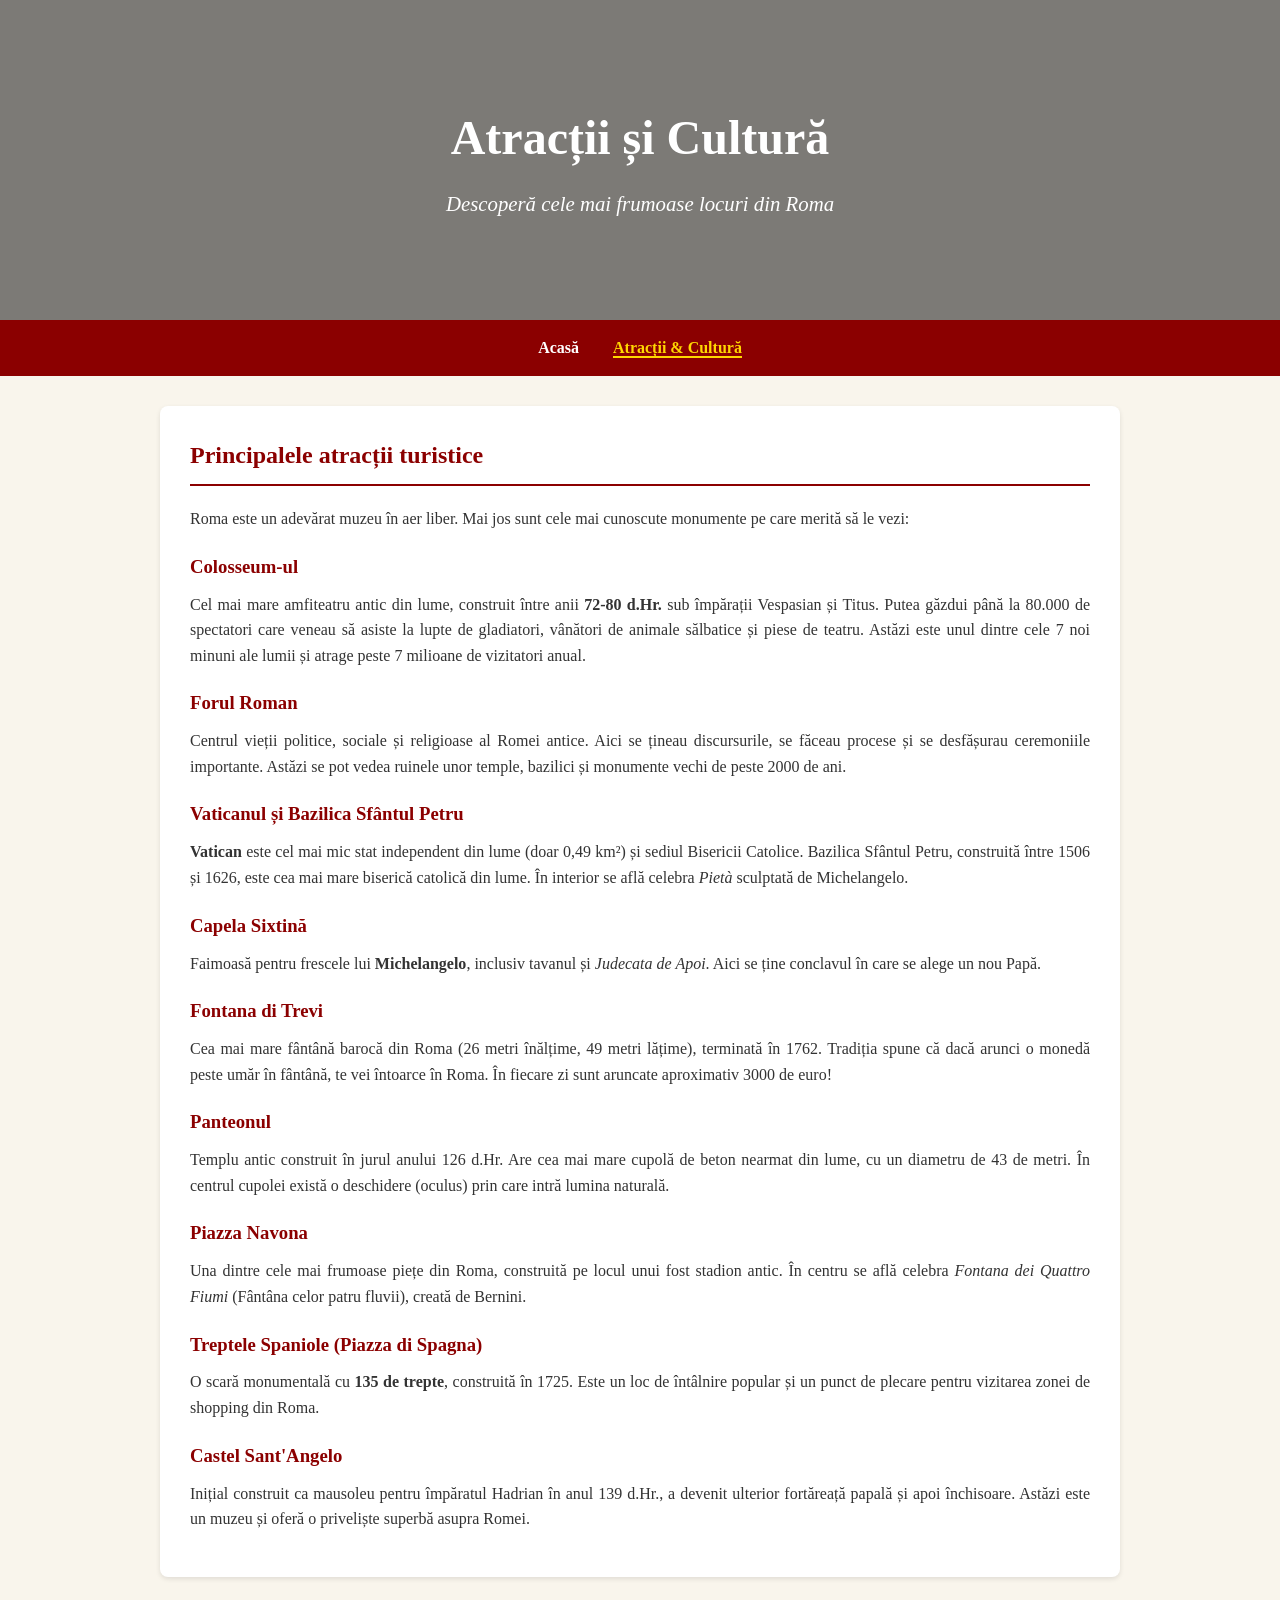
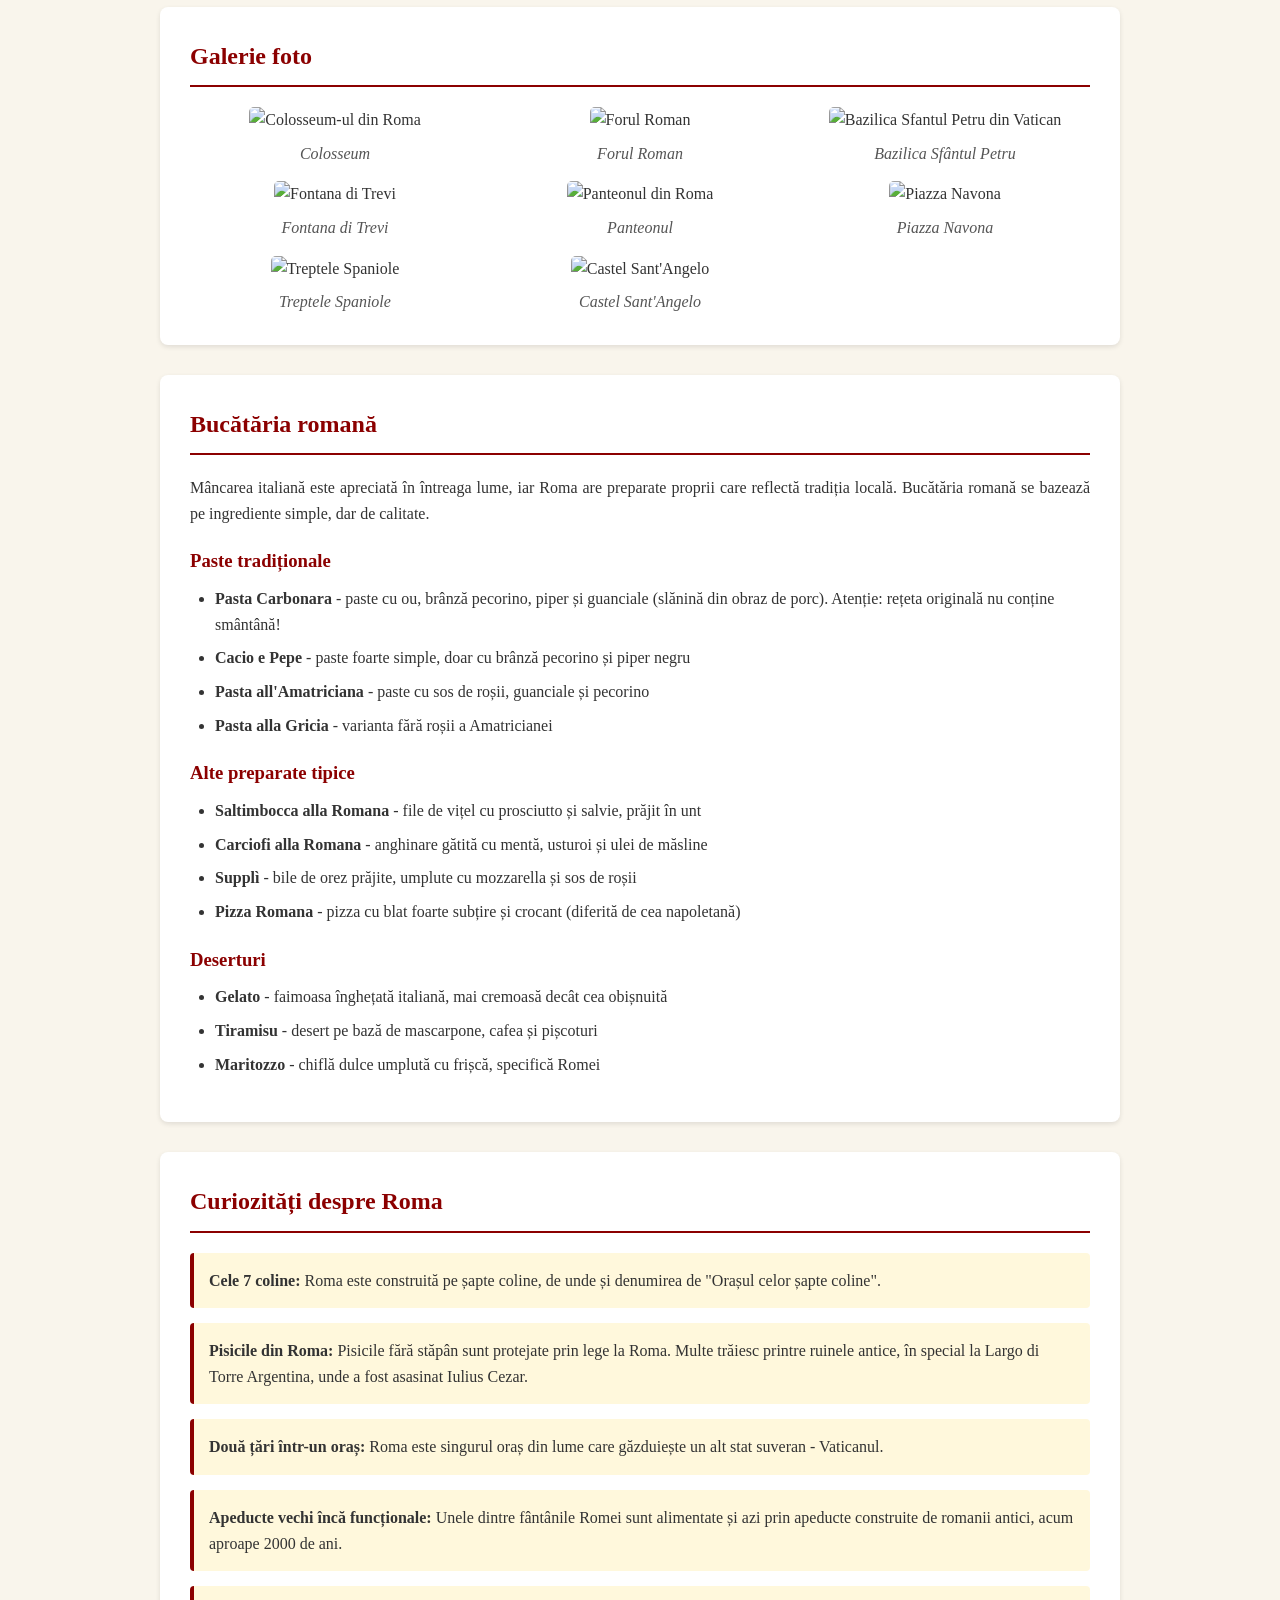
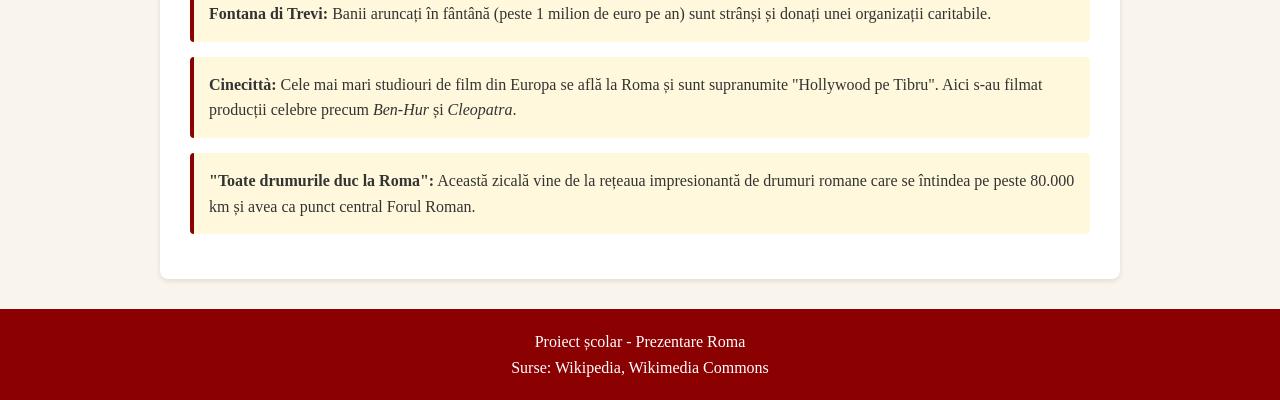
==== atractii.html @ c9380f68 "atractii + acasa" ====
<!DOCTYPE html>
<!-- A doua pagina a site-ului: atractii, galerie, bucatarie si curiozitati -->
<html lang="ro">
<head>
    <!-- Codificare UTF-8 pentru diacritice -->
    <meta charset="UTF-8">

    <!-- Setare pentru telefoane -->
    <meta name="viewport" content="width=device-width, initial-scale=1.0">

    <!-- Titlul tab-ului -->
    <title>Atracții și cultură - Roma</title>

    <!-- Acelasi fisier de stil ca prima pagina -->
    <link rel="stylesheet" href="stil.css">

    <!-- Imagine de fundal pentru antet (specifica acestei pagini) -->
    <!-- Aici folosim Fontana di Trevi ca sa fie diferita de prima pagina -->
    <style>
        header {
            background-image: linear-gradient(rgba(0, 0, 0, 0.5), rgba(0, 0, 0, 0.5)),
                              url('https://upload.wikimedia.org/wikipedia/commons/thumb/a/a6/Fontana_di_Trevi_0851_2013.jpg/1280px-Fontana_di_Trevi_0851_2013.jpg');
        }
    </style>
</head>

<body>

    <!-- ANTETUL paginii -->
    <header>
        <h1>Atracții și Cultură</h1>
        <p>Descoperă cele mai frumoase locuri din Roma</p>
    </header>

    <!-- MENIU DE NAVIGARE -->
    <!-- "activ" este pe a doua pagina pentru ca aici suntem -->
    <nav>
        <a href="index.html">Acasă</a>
        <a href="atractii.html" class="activ">Atracții & Cultură</a>
    </nav>

    <!-- CONTINUTUL PRINCIPAL -->
    <main>

        <!-- Sectiunea 1: Atractii turistice cu descrieri detaliate -->
        <section id="atractii">
            <h2>Principalele atracții turistice</h2>
            <p>
                Roma este un adevărat muzeu în aer liber. Mai jos sunt cele mai
                cunoscute monumente pe care merită să le vezi:
            </p>

            <!-- Fiecare atractie are un mic subtitlu si un paragraf descriptiv -->
            <h3>Colosseum-ul</h3>
            <p>
                Cel mai mare amfiteatru antic din lume, construit între anii
                <strong>72-80 d.Hr.</strong> sub împărații Vespasian și Titus.
                Putea găzdui până la 80.000 de spectatori care veneau să asiste
                la lupte de gladiatori, vânători de animale sălbatice și piese
                de teatru. Astăzi este unul dintre cele 7 noi minuni ale lumii
                și atrage peste 7 milioane de vizitatori anual.
            </p>

            <h3>Forul Roman</h3>
            <p>
                Centrul vieții politice, sociale și religioase al Romei antice.
                Aici se țineau discursurile, se făceau procese și se desfășurau
                ceremoniile importante. Astăzi se pot vedea ruinele unor temple,
                bazilici și monumente vechi de peste 2000 de ani.
            </p>

            <h3>Vaticanul și Bazilica Sfântul Petru</h3>
            <p>
                <strong>Vatican</strong> este cel mai mic stat independent din
                lume (doar 0,49 km²) și sediul Bisericii Catolice. Bazilica
                Sfântul Petru, construită între 1506 și 1626, este cea mai mare
                biserică catolică din lume. În interior se află celebra
                <em>Pietà</em> sculptată de Michelangelo.
            </p>

            <h3>Capela Sixtină</h3>
            <p>
                Faimoasă pentru frescele lui <strong>Michelangelo</strong>,
                inclusiv tavanul și <em>Judecata de Apoi</em>. Aici se ține
                conclavul în care se alege un nou Papă.
            </p>

            <h3>Fontana di Trevi</h3>
            <p>
                Cea mai mare fântână barocă din Roma (26 metri înălțime,
                49 metri lățime), terminată în 1762. Tradiția spune că dacă
                arunci o monedă peste umăr în fântână, te vei întoarce în Roma.
                În fiecare zi sunt aruncate aproximativ 3000 de euro!
            </p>

            <h3>Panteonul</h3>
            <p>
                Templu antic construit în jurul anului 126 d.Hr. Are cea mai
                mare cupolă de beton nearmat din lume, cu un diametru de 43
                de metri. În centrul cupolei există o deschidere (oculus) prin
                care intră lumina naturală.
            </p>

            <h3>Piazza Navona</h3>
            <p>
                Una dintre cele mai frumoase piețe din Roma, construită pe
                locul unui fost stadion antic. În centru se află celebra
                <em>Fontana dei Quattro Fiumi</em> (Fântâna celor patru fluvii),
                creată de Bernini.
            </p>

            <h3>Treptele Spaniole (Piazza di Spagna)</h3>
            <p>
                O scară monumentală cu <strong>135 de trepte</strong>, construită
                în 1725. Este un loc de întâlnire popular și un punct de plecare
                pentru vizitarea zonei de shopping din Roma.
            </p>

            <h3>Castel Sant'Angelo</h3>
            <p>
                Inițial construit ca mausoleu pentru împăratul Hadrian în anul
                139 d.Hr., a devenit ulterior fortăreață papală și apoi închisoare.
                Astăzi este un muzeu și oferă o priveliște superbă asupra Romei.
            </p>
        </section>

        <!-- Sectiunea 2: Galerie cu mai multe imagini -->
        <!-- Imaginile sunt incarcate de pe Wikimedia Commons (sursa libera) -->
        <section id="galerie">
            <h2>Galerie foto</h2>
            <div class="galerie">

                <!-- Fiecare <figure> contine o poza si o legenda -->
                <figure>
                    <img src="https://upload.wikimedia.org/wikipedia/commons/thumb/d/de/Colosseo_2020.jpg/500px-Colosseo_2020.jpg"
                         alt="Colosseum-ul din Roma">
                    <figcaption>Colosseum</figcaption>
                </figure>

                <figure>
                    <img src="https://upload.wikimedia.org/wikipedia/commons/thumb/8/8f/Foro_Romano%2C_Roma%2C_Italia.jpg/500px-Foro_Romano%2C_Roma%2C_Italia.jpg"
                         alt="Forul Roman">
                    <figcaption>Forul Roman</figcaption>
                </figure>

                <figure>
                    <img src="https://upload.wikimedia.org/wikipedia/commons/thumb/f/f5/Basilica_di_San_Pietro_in_Vaticano_September_2015-1a.jpg/500px-Basilica_di_San_Pietro_in_Vaticano_September_2015-1a.jpg"
                         alt="Bazilica Sfantul Petru din Vatican">
                    <figcaption>Bazilica Sfântul Petru</figcaption>
                </figure>

                <figure>
                    <img src="https://upload.wikimedia.org/wikipedia/commons/thumb/a/a6/Fontana_di_Trevi_0851_2013.jpg/500px-Fontana_di_Trevi_0851_2013.jpg"
                         alt="Fontana di Trevi">
                    <figcaption>Fontana di Trevi</figcaption>
                </figure>

                <figure>
                    <img src="https://upload.wikimedia.org/wikipedia/commons/thumb/9/9e/Rome_Pantheon.jpg/500px-Rome_Pantheon.jpg"
                         alt="Panteonul din Roma">
                    <figcaption>Panteonul</figcaption>
                </figure>

                <figure>
                    <img src="https://upload.wikimedia.org/wikipedia/commons/thumb/2/25/Piazza_Navona_1.jpg/500px-Piazza_Navona_1.jpg"
                         alt="Piazza Navona">
                    <figcaption>Piazza Navona</figcaption>
                </figure>

                <figure>
                    <img src="https://upload.wikimedia.org/wikipedia/commons/thumb/b/bb/Piazza_di_Spagna%2C_Rome_%2850503315896%29.jpg/500px-Piazza_di_Spagna%2C_Rome_%2850503315896%29.jpg"
                         alt="Treptele Spaniole">
                    <figcaption>Treptele Spaniole</figcaption>
                </figure>

                <figure>
                    <img src="https://upload.wikimedia.org/wikipedia/commons/thumb/5/57/Castel_Sant%27Angelo_at_Night.jpg/500px-Castel_Sant%27Angelo_at_Night.jpg"
                         alt="Castel Sant'Angelo">
                    <figcaption>Castel Sant'Angelo</figcaption>
                </figure>

            </div>
        </section>

        <!-- Sectiunea 3: Bucataria romana -->
        <section id="bucatarie">
            <h2>Bucătăria romană</h2>
            <p>
                Mâncarea italiană este apreciată în întreaga lume, iar Roma are
                preparate proprii care reflectă tradiția locală. Bucătăria
                romană se bazează pe ingrediente simple, dar de calitate.
            </p>

            <!-- Subsectiune: paste -->
            <h3>Paste tradiționale</h3>
            <ul>
                <li><strong>Pasta Carbonara</strong> - paste cu ou, brânză pecorino, piper și guanciale (slănină din obraz de porc). Atenție: rețeta originală nu conține smântână!</li>
                <li><strong>Cacio e Pepe</strong> - paste foarte simple, doar cu brânză pecorino și piper negru</li>
                <li><strong>Pasta all'Amatriciana</strong> - paste cu sos de roșii, guanciale și pecorino</li>
                <li><strong>Pasta alla Gricia</strong> - varianta fără roșii a Amatricianei</li>
            </ul>

            <!-- Subsectiune: alte preparate -->
            <h3>Alte preparate tipice</h3>
            <ul>
                <li><strong>Saltimbocca alla Romana</strong> - file de vițel cu prosciutto și salvie, prăjit în unt</li>
                <li><strong>Carciofi alla Romana</strong> - anghinare gătită cu mentă, usturoi și ulei de măsline</li>
                <li><strong>Supplì</strong> - bile de orez prăjite, umplute cu mozzarella și sos de roșii</li>
                <li><strong>Pizza Romana</strong> - pizza cu blat foarte subțire și crocant (diferită de cea napoletană)</li>
            </ul>

            <!-- Subsectiune: deserturi -->
            <h3>Deserturi</h3>
            <ul>
                <li><strong>Gelato</strong> - faimoasa înghețată italiană, mai cremoasă decât cea obișnuită</li>
                <li><strong>Tiramisu</strong> - desert pe bază de mascarpone, cafea și pișcoturi</li>
                <li><strong>Maritozzo</strong> - chiflă dulce umplută cu frișcă, specifică Romei</li>
            </ul>
        </section>

        <!-- Sectiunea 4: Curiozitati despre Roma -->
        <section id="curiozitati">
            <h2>Curiozități despre Roma</h2>

            <!-- Folosim cutii ".curiozitate" pentru a evidentia fiecare fapt -->
            <div class="curiozitate">
                <strong>Cele 7 coline:</strong> Roma este construită pe șapte coline,
                de unde și denumirea de "Orașul celor șapte coline".
            </div>

            <div class="curiozitate">
                <strong>Pisicile din Roma:</strong> Pisicile fără stăpân sunt
                protejate prin lege la Roma. Multe trăiesc printre ruinele antice,
                în special la Largo di Torre Argentina, unde a fost asasinat
                Iulius Cezar.
            </div>

            <div class="curiozitate">
                <strong>Două țări într-un oraș:</strong> Roma este singurul oraș
                din lume care găzduiește un alt stat suveran - Vaticanul.
            </div>

            <div class="curiozitate">
                <strong>Apeducte vechi încă funcționale:</strong> Unele dintre
                fântânile Romei sunt alimentate și azi prin apeducte construite
                de romanii antici, acum aproape 2000 de ani.
            </div>

            <div class="curiozitate">
                <strong>Fontana di Trevi:</strong> Banii aruncați în fântână
                (peste 1 milion de euro pe an) sunt strânși și donați unei
                organizații caritabile.
            </div>

            <div class="curiozitate">
                <strong>Cinecittà:</strong> Cele mai mari studiouri de film din
                Europa se află la Roma și sunt supranumite "Hollywood pe Tibru".
                Aici s-au filmat producții celebre precum <em>Ben-Hur</em>
                și <em>Cleopatra</em>.
            </div>

            <div class="curiozitate">
                <strong>"Toate drumurile duc la Roma":</strong> Această zicală
                vine de la rețeaua impresionantă de drumuri romane care se
                întindea pe peste 80.000 km și avea ca punct central Forul Roman.
            </div>
        </section>

    </main>

    <!-- SUBSOLUL paginii -->
    <footer>
        <p>Proiect școlar - Prezentare Roma</p>
        <p>Surse: Wikipedia, Wikimedia Commons</p>
    </footer>

</body>
</html>
---- stil.css ----
/* =====================================================
   Fisier de stil partajat de ambele pagini ale site-ului
   ===================================================== */

/* Resetam marginile implicite ale browserului */
* {
    margin: 0;
    padding: 0;
    box-sizing: border-box;
}

/* Stil general pentru intreaga pagina */
body {
    font-family: Georgia, "Times New Roman", serif;
    line-height: 1.6;
    color: #333;
    background-color: #f9f5ec; /* o culoare crem, ca pergamentul */
}

/* Antetul paginii - imaginea mare de sus cu titlul */
header {
    /* Imaginea de fundal este setata in fiecare pagina (este diferita) */
    background-size: cover;
    background-position: center;
    color: white;
    text-align: center;
    padding: 100px 20px;
}

/* Titlul principal al paginii */
header h1 {
    font-size: 3em;
    margin-bottom: 10px;
}

/* Subtitlul de sub titlu */
header p {
    font-size: 1.3em;
    font-style: italic;
}

/* Bara de navigare cu link-uri catre pagini */
nav {
    background-color: #8b0000; /* rosu inchis, culoarea Romei antice */
    padding: 15px;
    text-align: center;
    position: sticky; /* ramane lipita sus cand dam scroll */
    top: 0;
    z-index: 10;
}

/* Link-urile din meniu */
nav a {
    color: white;
    text-decoration: none;
    margin: 0 15px;
    font-weight: bold;
}

/* Cand trecem mouse-ul peste un link */
nav a:hover {
    color: #ffd700; /* auriu */
}

/* Link-ul paginii curente este evidentiat */
nav a.activ {
    color: #ffd700;
    border-bottom: 2px solid #ffd700;
}

/* Containerul principal pentru continut */
main {
    max-width: 1000px;
    margin: 30px auto; /* centram pe orizontala */
    padding: 0 20px;
}

/* Fiecare sectiune din pagina */
section {
    background-color: white;
    margin-bottom: 30px;
    padding: 30px;
    border-radius: 8px;
    box-shadow: 0 2px 5px rgba(0, 0, 0, 0.1); /* o umbra discreta */
}

/* Titlurile sectiunilor */
section h2 {
    color: #8b0000;
    border-bottom: 2px solid #8b0000;
    padding-bottom: 10px;
    margin-bottom: 20px;
}

/* Subtitluri (h3) folosite in sectiunea de istorie */
section h3 {
    color: #8b0000;
    margin-top: 20px;
    margin-bottom: 10px;
}

/* Paragrafele primesc spatiu sub ele */
section p {
    margin-bottom: 15px;
    text-align: justify; /* aliniere pe ambele parti */
}

/* Galeria de imagini - folosim grid pentru a aseza pozele frumos */
.galerie {
    display: grid;
    grid-template-columns: repeat(auto-fit, minmax(250px, 1fr));
    gap: 15px;
    margin-top: 20px;
}

/* Fiecare poza din galerie */
.galerie figure {
    text-align: center;
}

.galerie img {
    width: 100%;
    height: 200px;
    object-fit: cover; /* taie imaginea ca sa incapa fara distorsiune */
    border-radius: 5px;
    /* O tranzitie ca sa avem un efect lin la hover */
    transition: transform 0.3s;
}

/* Cand trecem mouse-ul peste poza, se mareste putin */
.galerie img:hover {
    transform: scale(1.05);
}

/* Textul de sub fiecare poza */
.galerie figcaption {
    margin-top: 8px;
    font-style: italic;
    color: #555;
}

/* Listele cu marcatori */
ul {
    margin-left: 25px;
    margin-bottom: 15px;
}

/* Fiecare element din lista are un mic spatiu intre ele */
ul li {
    margin-bottom: 8px;
}

/* Tabelul cu informatii rapide */
table {
    width: 100%;
    border-collapse: collapse;
    margin-top: 15px;
}

/* Celulele tabelului */
table td, table th {
    padding: 10px;
    border-bottom: 1px solid #ddd;
    text-align: left;
}

/* Prima coloana este ingrosata */
table td:first-child {
    font-weight: bold;
    width: 40%;
}

/* Cutie speciala pentru curiozitati - se evidentiaza fata de text */
.curiozitate {
    background-color: #fff8dc; /* galben pal */
    border-left: 4px solid #8b0000;
    padding: 15px;
    margin: 15px 0;
    border-radius: 4px;
}

/* Subsolul paginii */
footer {
    background-color: #8b0000;
    color: white;
    text-align: center;
    padding: 20px;
    margin-top: 30px;
}

/* Reguli pentru ecrane mici (telefoane) */
@media (max-width: 600px) {
    header h1 {
        font-size: 2em;
    }
    nav a {
        display: block;
        margin: 5px 0;
    }
}
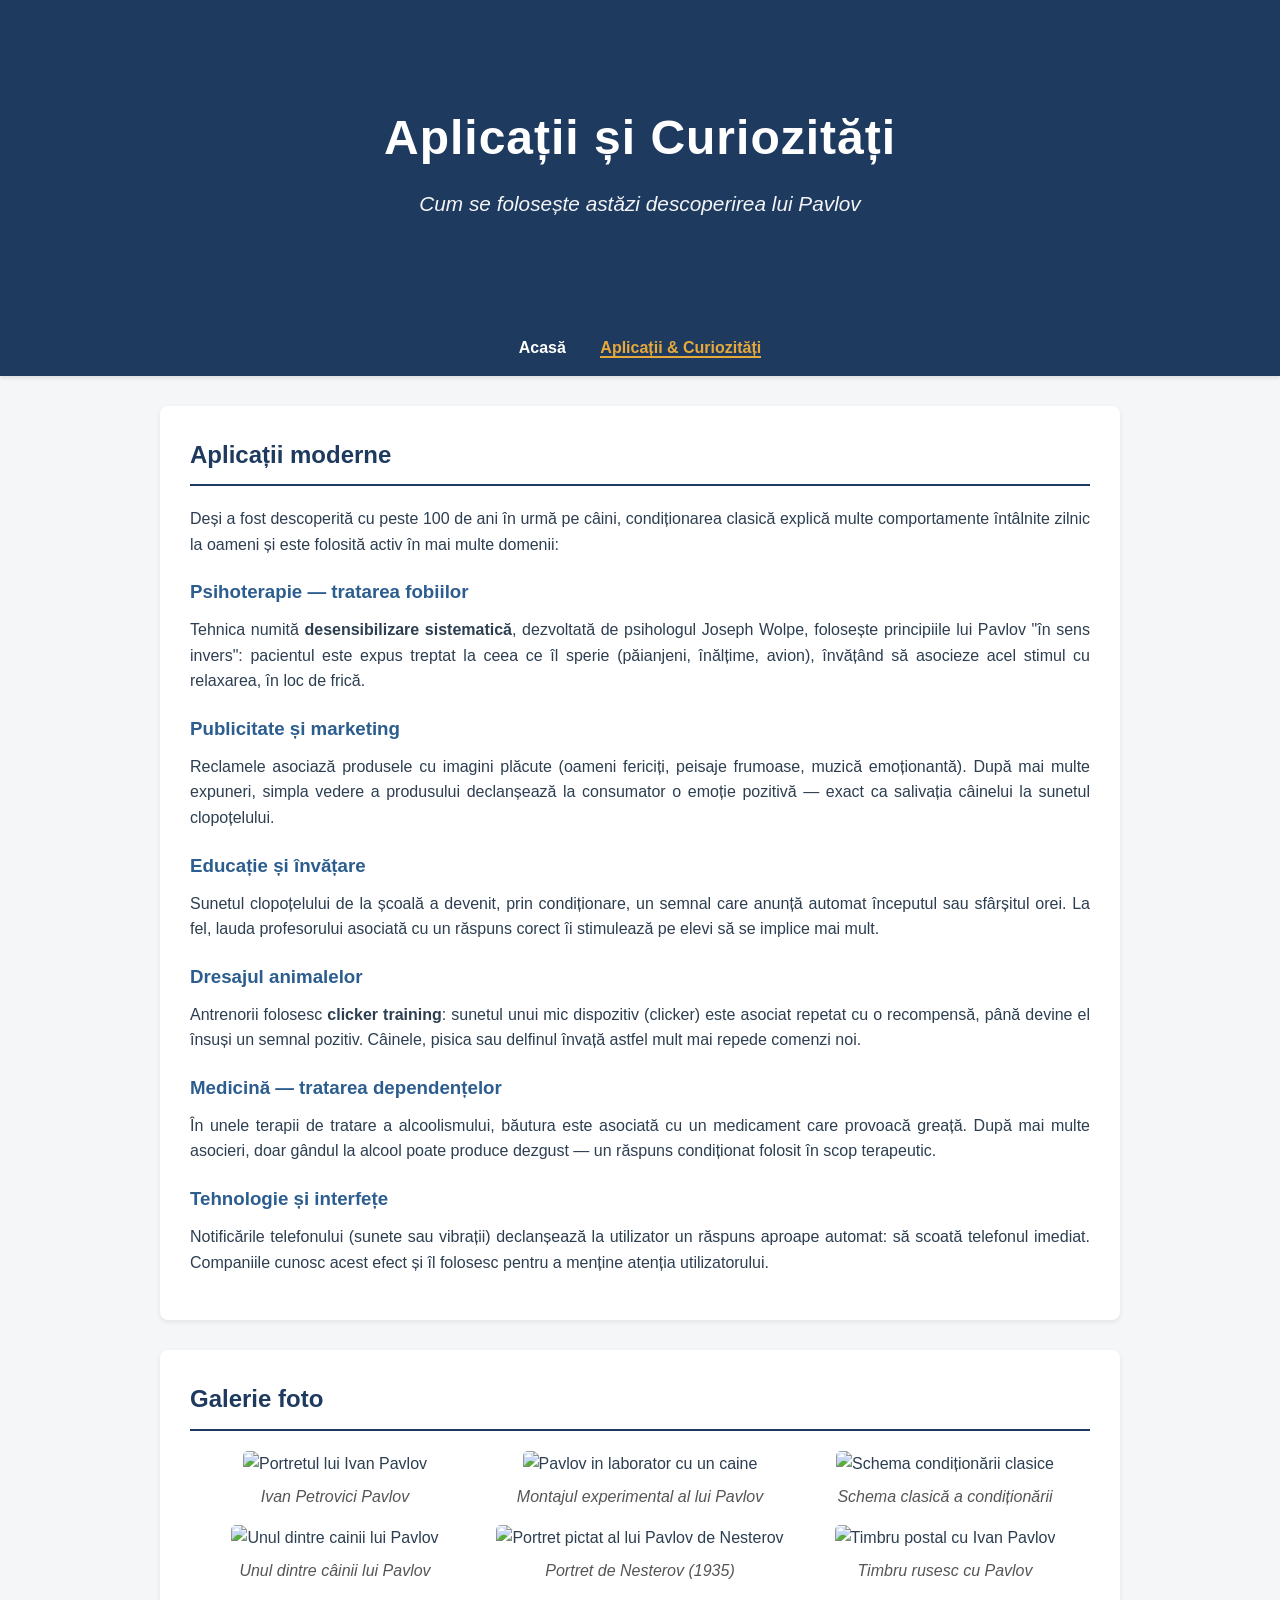
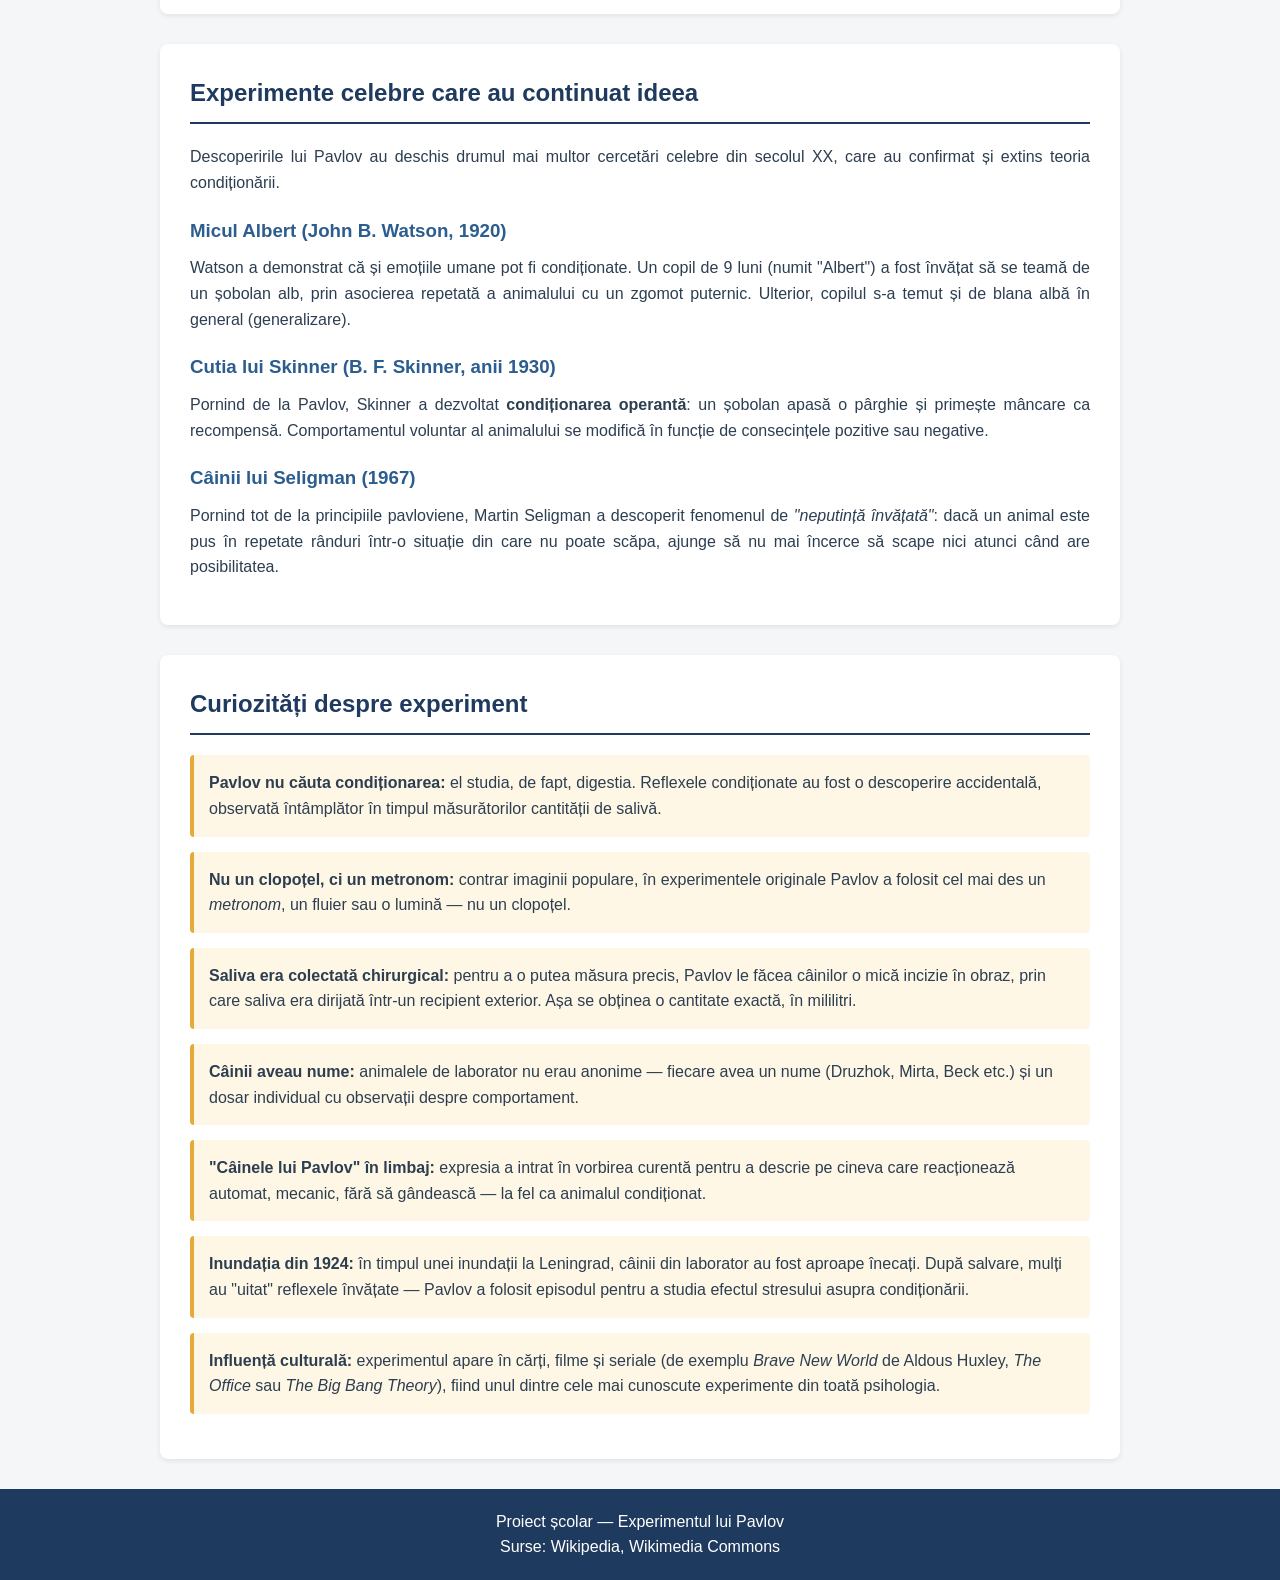
==== commit dfbf5e02: "pavlov done" ====
--- a/atractii.html
+++ b/atractii.html
@@ -1,5 +1,5 @@
 <!DOCTYPE html>
-<!-- A doua pagina a site-ului: atractii, galerie, bucatarie si curiozitati -->
+<!-- A doua pagina a site-ului: aplicatii moderne, galerie si curiozitati -->
 <html lang="ro">
 <head>
     <!-- Codificare UTF-8 pentru diacritice -->
@@ -9,17 +9,17 @@
     <meta name="viewport" content="width=device-width, initial-scale=1.0">
 
     <!-- Titlul tab-ului -->
-    <title>Atracții și cultură - Roma</title>
+    <title>Aplicații și curiozități - Experimentul lui Pavlov</title>
 
     <!-- Acelasi fisier de stil ca prima pagina -->
     <link rel="stylesheet" href="stil.css">
 
     <!-- Imagine de fundal pentru antet (specifica acestei pagini) -->
-    <!-- Aici folosim Fontana di Trevi ca sa fie diferita de prima pagina -->
+    <!-- Folosim imaginea cu Pavlov si echipa sa, din laborator -->
     <style>
         header {
-            background-image: linear-gradient(rgba(0, 0, 0, 0.5), rgba(0, 0, 0, 0.5)),
-                              url('https://upload.wikimedia.org/wikipedia/commons/thumb/a/a6/Fontana_di_Trevi_0851_2013.jpg/1280px-Fontana_di_Trevi_0851_2013.jpg');
+            background-image: linear-gradient(rgba(31, 58, 95, 0.7), rgba(31, 58, 95, 0.7)),
+                              url('https://girardmeister.com/wp-content/uploads/2014/11/Ivan.jpg');
         }
     </style>
 </head>
@@ -28,99 +28,78 @@
 
     <!-- ANTETUL paginii -->
     <header>
-        <h1>Atracții și Cultură</h1>
-        <p>Descoperă cele mai frumoase locuri din Roma</p>
+        <h1>Aplicații și Curiozități</h1>
+        <p>Cum se folosește astăzi descoperirea lui Pavlov</p>
     </header>
 
     <!-- MENIU DE NAVIGARE -->
     <!-- "activ" este pe a doua pagina pentru ca aici suntem -->
     <nav>
         <a href="index.html">Acasă</a>
-        <a href="atractii.html" class="activ">Atracții & Cultură</a>
+        <a href="atractii.html" class="activ">Aplicații & Curiozități</a>
     </nav>
 
     <!-- CONTINUTUL PRINCIPAL -->
     <main>
 
-        <!-- Sectiunea 1: Atractii turistice cu descrieri detaliate -->
-        <section id="atractii">
-            <h2>Principalele atracții turistice</h2>
-            <p>
-                Roma este un adevărat muzeu în aer liber. Mai jos sunt cele mai
-                cunoscute monumente pe care merită să le vezi:
-            </p>
-
-            <!-- Fiecare atractie are un mic subtitlu si un paragraf descriptiv -->
-            <h3>Colosseum-ul</h3>
-            <p>
-                Cel mai mare amfiteatru antic din lume, construit între anii
-                <strong>72-80 d.Hr.</strong> sub împărații Vespasian și Titus.
-                Putea găzdui până la 80.000 de spectatori care veneau să asiste
-                la lupte de gladiatori, vânători de animale sălbatice și piese
-                de teatru. Astăzi este unul dintre cele 7 noi minuni ale lumii
-                și atrage peste 7 milioane de vizitatori anual.
-            </p>
-
-            <h3>Forul Roman</h3>
-            <p>
-                Centrul vieții politice, sociale și religioase al Romei antice.
-                Aici se țineau discursurile, se făceau procese și se desfășurau
-                ceremoniile importante. Astăzi se pot vedea ruinele unor temple,
-                bazilici și monumente vechi de peste 2000 de ani.
-            </p>
-
-            <h3>Vaticanul și Bazilica Sfântul Petru</h3>
-            <p>
-                <strong>Vatican</strong> este cel mai mic stat independent din
-                lume (doar 0,49 km²) și sediul Bisericii Catolice. Bazilica
-                Sfântul Petru, construită între 1506 și 1626, este cea mai mare
-                biserică catolică din lume. În interior se află celebra
-                <em>Pietà</em> sculptată de Michelangelo.
-            </p>
-
-            <h3>Capela Sixtină</h3>
-            <p>
-                Faimoasă pentru frescele lui <strong>Michelangelo</strong>,
-                inclusiv tavanul și <em>Judecata de Apoi</em>. Aici se ține
-                conclavul în care se alege un nou Papă.
-            </p>
-
-            <h3>Fontana di Trevi</h3>
-            <p>
-                Cea mai mare fântână barocă din Roma (26 metri înălțime,
-                49 metri lățime), terminată în 1762. Tradiția spune că dacă
-                arunci o monedă peste umăr în fântână, te vei întoarce în Roma.
-                În fiecare zi sunt aruncate aproximativ 3000 de euro!
-            </p>
-
-            <h3>Panteonul</h3>
-            <p>
-                Templu antic construit în jurul anului 126 d.Hr. Are cea mai
-                mare cupolă de beton nearmat din lume, cu un diametru de 43
-                de metri. În centrul cupolei există o deschidere (oculus) prin
-                care intră lumina naturală.
-            </p>
-
-            <h3>Piazza Navona</h3>
-            <p>
-                Una dintre cele mai frumoase piețe din Roma, construită pe
-                locul unui fost stadion antic. În centru se află celebra
-                <em>Fontana dei Quattro Fiumi</em> (Fântâna celor patru fluvii),
-                creată de Bernini.
-            </p>
-
-            <h3>Treptele Spaniole (Piazza di Spagna)</h3>
-            <p>
-                O scară monumentală cu <strong>135 de trepte</strong>, construită
-                în 1725. Este un loc de întâlnire popular și un punct de plecare
-                pentru vizitarea zonei de shopping din Roma.
-            </p>
-
-            <h3>Castel Sant'Angelo</h3>
-            <p>
-                Inițial construit ca mausoleu pentru împăratul Hadrian în anul
-                139 d.Hr., a devenit ulterior fortăreață papală și apoi închisoare.
-                Astăzi este un muzeu și oferă o priveliște superbă asupra Romei.
+        <!-- Sectiunea 1: Aplicatii moderne ale teoriei -->
+        <section id="aplicatii">
+            <h2>Aplicații moderne</h2>
+            <p>
+                Deși a fost descoperită cu peste 100 de ani în urmă pe câini,
+                condiționarea clasică explică multe comportamente întâlnite
+                zilnic la oameni și este folosită activ în mai multe domenii:
+            </p>
+
+            <!-- Fiecare aplicatie are un mic subtitlu si un paragraf descriptiv -->
+            <h3>Psihoterapie — tratarea fobiilor</h3>
+            <p>
+                Tehnica numită <strong>desensibilizare sistematică</strong>,
+                dezvoltată de psihologul Joseph Wolpe, folosește principiile
+                lui Pavlov "în sens invers": pacientul este expus treptat la
+                ceea ce îl sperie (păianjeni, înălțime, avion), învățând să
+                asocieze acel stimul cu relaxarea, în loc de frică.
+            </p>
+
+            <h3>Publicitate și marketing</h3>
+            <p>
+                Reclamele asociază produsele cu imagini plăcute (oameni
+                fericiți, peisaje frumoase, muzică emoționantă). După mai
+                multe expuneri, simpla vedere a produsului declanșează la
+                consumator o emoție pozitivă — exact ca salivația câinelui
+                la sunetul clopoțelului.
+            </p>
+
+            <h3>Educație și învățare</h3>
+            <p>
+                Sunetul clopoțelului de la școală a devenit, prin condiționare,
+                un semnal care anunță automat începutul sau sfârșitul orei.
+                La fel, lauda profesorului asociată cu un răspuns corect îi
+                stimulează pe elevi să se implice mai mult.
+            </p>
+
+            <h3>Dresajul animalelor</h3>
+            <p>
+                Antrenorii folosesc <strong>clicker training</strong>: sunetul
+                unui mic dispozitiv (clicker) este asociat repetat cu o
+                recompensă, până devine el însuși un semnal pozitiv. Câinele,
+                pisica sau delfinul învață astfel mult mai repede comenzi noi.
+            </p>
+
+            <h3>Medicină — tratarea dependențelor</h3>
+            <p>
+                În unele terapii de tratare a alcoolismului, băutura este
+                asociată cu un medicament care provoacă greață. După mai multe
+                asocieri, doar gândul la alcool poate produce dezgust — un
+                răspuns condiționat folosit în scop terapeutic.
+            </p>
+
+            <h3>Tehnologie și interfețe</h3>
+            <p>
+                Notificările telefonului (sunete sau vibrații) declanșează la
+                utilizator un răspuns aproape automat: să scoată telefonul
+                imediat. Companiile cunosc acest efect și îl folosesc pentru
+                a menține atenția utilizatorului.
             </p>
         </section>
 
@@ -132,137 +111,134 @@
 
                 <!-- Fiecare <figure> contine o poza si o legenda -->
                 <figure>
-                    <img src="https://upload.wikimedia.org/wikipedia/commons/thumb/d/de/Colosseo_2020.jpg/500px-Colosseo_2020.jpg"
-                         alt="Colosseum-ul din Roma">
-                    <figcaption>Colosseum</figcaption>
-                </figure>
-
-                <figure>
-                    <img src="https://upload.wikimedia.org/wikipedia/commons/thumb/8/8f/Foro_Romano%2C_Roma%2C_Italia.jpg/500px-Foro_Romano%2C_Roma%2C_Italia.jpg"
-                         alt="Forul Roman">
-                    <figcaption>Forul Roman</figcaption>
-                </figure>
-
-                <figure>
-                    <img src="https://upload.wikimedia.org/wikipedia/commons/thumb/f/f5/Basilica_di_San_Pietro_in_Vaticano_September_2015-1a.jpg/500px-Basilica_di_San_Pietro_in_Vaticano_September_2015-1a.jpg"
-                         alt="Bazilica Sfantul Petru din Vatican">
-                    <figcaption>Bazilica Sfântul Petru</figcaption>
-                </figure>
-
-                <figure>
-                    <img src="https://upload.wikimedia.org/wikipedia/commons/thumb/a/a6/Fontana_di_Trevi_0851_2013.jpg/500px-Fontana_di_Trevi_0851_2013.jpg"
-                         alt="Fontana di Trevi">
-                    <figcaption>Fontana di Trevi</figcaption>
-                </figure>
-
-                <figure>
-                    <img src="https://upload.wikimedia.org/wikipedia/commons/thumb/9/9e/Rome_Pantheon.jpg/500px-Rome_Pantheon.jpg"
-                         alt="Panteonul din Roma">
-                    <figcaption>Panteonul</figcaption>
-                </figure>
-
-                <figure>
-                    <img src="https://upload.wikimedia.org/wikipedia/commons/thumb/2/25/Piazza_Navona_1.jpg/500px-Piazza_Navona_1.jpg"
-                         alt="Piazza Navona">
-                    <figcaption>Piazza Navona</figcaption>
-                </figure>
-
-                <figure>
-                    <img src="https://upload.wikimedia.org/wikipedia/commons/thumb/b/bb/Piazza_di_Spagna%2C_Rome_%2850503315896%29.jpg/500px-Piazza_di_Spagna%2C_Rome_%2850503315896%29.jpg"
-                         alt="Treptele Spaniole">
-                    <figcaption>Treptele Spaniole</figcaption>
-                </figure>
-
-                <figure>
-                    <img src="https://upload.wikimedia.org/wikipedia/commons/thumb/5/57/Castel_Sant%27Angelo_at_Night.jpg/500px-Castel_Sant%27Angelo_at_Night.jpg"
-                         alt="Castel Sant'Angelo">
-                    <figcaption>Castel Sant'Angelo</figcaption>
-                </figure>
-
-            </div>
-        </section>
-
-        <!-- Sectiunea 3: Bucataria romana -->
-        <section id="bucatarie">
-            <h2>Bucătăria romană</h2>
-            <p>
-                Mâncarea italiană este apreciată în întreaga lume, iar Roma are
-                preparate proprii care reflectă tradiția locală. Bucătăria
-                romană se bazează pe ingrediente simple, dar de calitate.
-            </p>
-
-            <!-- Subsectiune: paste -->
-            <h3>Paste tradiționale</h3>
-            <ul>
-                <li><strong>Pasta Carbonara</strong> - paste cu ou, brânză pecorino, piper și guanciale (slănină din obraz de porc). Atenție: rețeta originală nu conține smântână!</li>
-                <li><strong>Cacio e Pepe</strong> - paste foarte simple, doar cu brânză pecorino și piper negru</li>
-                <li><strong>Pasta all'Amatriciana</strong> - paste cu sos de roșii, guanciale și pecorino</li>
-                <li><strong>Pasta alla Gricia</strong> - varianta fără roșii a Amatricianei</li>
-            </ul>
-
-            <!-- Subsectiune: alte preparate -->
-            <h3>Alte preparate tipice</h3>
-            <ul>
-                <li><strong>Saltimbocca alla Romana</strong> - file de vițel cu prosciutto și salvie, prăjit în unt</li>
-                <li><strong>Carciofi alla Romana</strong> - anghinare gătită cu mentă, usturoi și ulei de măsline</li>
-                <li><strong>Supplì</strong> - bile de orez prăjite, umplute cu mozzarella și sos de roșii</li>
-                <li><strong>Pizza Romana</strong> - pizza cu blat foarte subțire și crocant (diferită de cea napoletană)</li>
-            </ul>
-
-            <!-- Subsectiune: deserturi -->
-            <h3>Deserturi</h3>
-            <ul>
-                <li><strong>Gelato</strong> - faimoasa înghețată italiană, mai cremoasă decât cea obișnuită</li>
-                <li><strong>Tiramisu</strong> - desert pe bază de mascarpone, cafea și pișcoturi</li>
-                <li><strong>Maritozzo</strong> - chiflă dulce umplută cu frișcă, specifică Romei</li>
-            </ul>
-        </section>
-
-        <!-- Sectiunea 4: Curiozitati despre Roma -->
+                    <img src="https://upload.wikimedia.org/wikipedia/commons/thumb/7/7d/Ivan_Pavlov_NLM3.jpg/500px-Ivan_Pavlov_NLM3.jpg"
+                         alt="Portretul lui Ivan Pavlov">
+                    <figcaption>Ivan Petrovici Pavlov</figcaption>
+                </figure>
+
+                <figure>
+                    <img src="https://upload.wikimedia.org/wikipedia/commons/thumb/a/aa/Ivan_Pavlov_research_on_dog%27s_reflex_setup.jpg/500px-Ivan_Pavlov_research_on_dog%27s_reflex_setup.jpg"
+                         alt="Pavlov in laborator cu un caine">
+                    <figcaption>Montajul experimental al lui Pavlov</figcaption>
+                </figure>
+
+                <figure>
+                    <img src="https://upload.wikimedia.org/wikipedia/commons/thumb/9/94/Classical_Conditioning.svg/500px-Classical_Conditioning.svg.png"
+                         alt="Schema condiționării clasice">
+                    <figcaption>Schema clasică a condiționării</figcaption>
+                </figure>
+
+                <figure>
+                    <img src="https://upload.wikimedia.org/wikipedia/commons/thumb/e/ec/One_of_Pavlov%27s_dogs.jpg/500px-One_of_Pavlov%27s_dogs.jpg"
+                         alt="Unul dintre cainii lui Pavlov">
+                    <figcaption>Unul dintre câinii lui Pavlov</figcaption>
+                </figure>
+
+                <figure>
+                    <img src="https://upload.wikimedia.org/wikipedia/commons/thumb/f/fd/Nesterov-Pavlov.jpg/500px-Nesterov-Pavlov.jpg"
+                         alt="Portret pictat al lui Pavlov de Nesterov">
+                    <figcaption>Portret de Nesterov (1935)</figcaption>
+                </figure>
+
+                <figure>
+                    <img src="https://upload.wikimedia.org/wikipedia/commons/thumb/c/c2/RUSMARKA-3335.jpg/500px-RUSMARKA-3335.jpg"
+                         alt="Timbru postal cu Ivan Pavlov">
+                    <figcaption>Timbru rusesc cu Pavlov</figcaption>
+                </figure>
+
+            </div>
+        </section>
+
+        <!-- Sectiunea 3: Experimente celebre derivate -->
+        <section id="experimente">
+            <h2>Experimente celebre care au continuat ideea</h2>
+            <p>
+                Descoperirile lui Pavlov au deschis drumul mai multor cercetări
+                celebre din secolul XX, care au confirmat și extins teoria
+                condiționării.
+            </p>
+
+            <h3>Micul Albert (John B. Watson, 1920)</h3>
+            <p>
+                Watson a demonstrat că și emoțiile umane pot fi condiționate.
+                Un copil de 9 luni (numit "Albert") a fost învățat să se teamă
+                de un șobolan alb, prin asocierea repetată a animalului cu un
+                zgomot puternic. Ulterior, copilul s-a temut și de blana albă
+                în general (generalizare).
+            </p>
+
+            <h3>Cutia lui Skinner (B. F. Skinner, anii 1930)</h3>
+            <p>
+                Pornind de la Pavlov, Skinner a dezvoltat
+                <strong>condiționarea operantă</strong>: un șobolan apasă o
+                pârghie și primește mâncare ca recompensă. Comportamentul
+                voluntar al animalului se modifică în funcție de consecințele
+                pozitive sau negative.
+            </p>
+
+            <h3>Câinii lui Seligman (1967)</h3>
+            <p>
+                Pornind tot de la principiile pavloviene, Martin Seligman a
+                descoperit fenomenul de <em>"neputință învățată"</em>: dacă
+                un animal este pus în repetate rânduri într-o situație din
+                care nu poate scăpa, ajunge să nu mai încerce să scape nici
+                atunci când are posibilitatea.
+            </p>
+        </section>
+
+        <!-- Sectiunea 4: Curiozitati -->
         <section id="curiozitati">
-            <h2>Curiozități despre Roma</h2>
+            <h2>Curiozități despre experiment</h2>
 
             <!-- Folosim cutii ".curiozitate" pentru a evidentia fiecare fapt -->
             <div class="curiozitate">
-                <strong>Cele 7 coline:</strong> Roma este construită pe șapte coline,
-                de unde și denumirea de "Orașul celor șapte coline".
-            </div>
-
-            <div class="curiozitate">
-                <strong>Pisicile din Roma:</strong> Pisicile fără stăpân sunt
-                protejate prin lege la Roma. Multe trăiesc printre ruinele antice,
-                în special la Largo di Torre Argentina, unde a fost asasinat
-                Iulius Cezar.
-            </div>
-
-            <div class="curiozitate">
-                <strong>Două țări într-un oraș:</strong> Roma este singurul oraș
-                din lume care găzduiește un alt stat suveran - Vaticanul.
-            </div>
-
-            <div class="curiozitate">
-                <strong>Apeducte vechi încă funcționale:</strong> Unele dintre
-                fântânile Romei sunt alimentate și azi prin apeducte construite
-                de romanii antici, acum aproape 2000 de ani.
-            </div>
-
-            <div class="curiozitate">
-                <strong>Fontana di Trevi:</strong> Banii aruncați în fântână
-                (peste 1 milion de euro pe an) sunt strânși și donați unei
-                organizații caritabile.
-            </div>
-
-            <div class="curiozitate">
-                <strong>Cinecittà:</strong> Cele mai mari studiouri de film din
-                Europa se află la Roma și sunt supranumite "Hollywood pe Tibru".
-                Aici s-au filmat producții celebre precum <em>Ben-Hur</em>
-                și <em>Cleopatra</em>.
-            </div>
-
-            <div class="curiozitate">
-                <strong>"Toate drumurile duc la Roma":</strong> Această zicală
-                vine de la rețeaua impresionantă de drumuri romane care se
-                întindea pe peste 80.000 km și avea ca punct central Forul Roman.
+                <strong>Pavlov nu căuta condiționarea:</strong> el studia, de
+                fapt, digestia. Reflexele condiționate au fost o descoperire
+                accidentală, observată întâmplător în timpul măsurătorilor
+                cantității de salivă.
+            </div>
+
+            <div class="curiozitate">
+                <strong>Nu un clopoțel, ci un metronom:</strong> contrar
+                imaginii populare, în experimentele originale Pavlov a folosit
+                cel mai des un <em>metronom</em>, un fluier sau o lumină —
+                nu un clopoțel.
+            </div>
+
+            <div class="curiozitate">
+                <strong>Saliva era colectată chirurgical:</strong> pentru a o
+                putea măsura precis, Pavlov le făcea câinilor o mică incizie
+                în obraz, prin care saliva era dirijată într-un recipient
+                exterior. Așa se obținea o cantitate exactă, în mililitri.
+            </div>
+
+            <div class="curiozitate">
+                <strong>Câinii aveau nume:</strong> animalele de laborator nu
+                erau anonime — fiecare avea un nume (Druzhok, Mirta, Beck etc.)
+                și un dosar individual cu observații despre comportament.
+            </div>
+
+            <div class="curiozitate">
+                <strong>"Câinele lui Pavlov" în limbaj:</strong> expresia a
+                intrat în vorbirea curentă pentru a descrie pe cineva care
+                reacționează automat, mecanic, fără să gândească — la fel ca
+                animalul condiționat.
+            </div>
+
+            <div class="curiozitate">
+                <strong>Inundația din 1924:</strong> în timpul unei inundații
+                la Leningrad, câinii din laborator au fost aproape înecați.
+                După salvare, mulți au "uitat" reflexele învățate — Pavlov a
+                folosit episodul pentru a studia efectul stresului asupra
+                condiționării.
+            </div>
+
+            <div class="curiozitate">
+                <strong>Influență culturală:</strong> experimentul apare în
+                cărți, filme și seriale (de exemplu <em>Brave New World</em>
+                de Aldous Huxley, <em>The Office</em> sau
+                <em>The Big Bang Theory</em>), fiind unul dintre cele mai
+                cunoscute experimente din toată psihologia.
             </div>
         </section>
 
@@ -270,7 +246,7 @@
 
     <!-- SUBSOLUL paginii -->
     <footer>
-        <p>Proiect școlar - Prezentare Roma</p>
+        <p>Proiect școlar — Experimentul lui Pavlov</p>
         <p>Surse: Wikipedia, Wikimedia Commons</p>
     </footer>
 
--- a/stil.css
+++ b/stil.css
@@ -1,5 +1,6 @@
 /* =====================================================
    Fisier de stil partajat de ambele pagini ale site-ului
+   Tema: Experimentul lui Pavlov
    ===================================================== */
 
 /* Resetam marginile implicite ale browserului */
@@ -11,17 +12,20 @@
 
 /* Stil general pentru intreaga pagina */
 body {
-    font-family: Georgia, "Times New Roman", serif;
+    /* Fonturi sans-serif moderne, potrivite pentru un text stiintific */
+    font-family: "Helvetica Neue", Arial, sans-serif;
     line-height: 1.6;
-    color: #333;
-    background-color: #f9f5ec; /* o culoare crem, ca pergamentul */
+    color: #2c3e50; /* gri-albastru inchis, mai bland decat negrul */
+    background-color: #f4f6f8; /* gri foarte deschis, ca o foaie de laborator */
 }
 
 /* Antetul paginii - imaginea mare de sus cu titlul */
 header {
     /* Imaginea de fundal este setata in fiecare pagina (este diferita) */
-    background-size: cover;
+    background-size: contain; /* aspect fit: pastram intreaga imagine, fara taiere */
     background-position: center;
+    background-repeat: no-repeat;
+    background-color: #1f3a5f; /* aceeasi culoare ca a gradientului, pentru zonele goale */
     color: white;
     text-align: center;
     padding: 100px 20px;
@@ -31,22 +35,25 @@
 header h1 {
     font-size: 3em;
     margin-bottom: 10px;
+    letter-spacing: 1px;
 }
 
 /* Subtitlul de sub titlu */
 header p {
     font-size: 1.3em;
     font-style: italic;
+    opacity: 0.95;
 }
 
 /* Bara de navigare cu link-uri catre pagini */
 nav {
-    background-color: #8b0000; /* rosu inchis, culoarea Romei antice */
+    background-color: #1f3a5f; /* albastru inchis academic */
     padding: 15px;
     text-align: center;
     position: sticky; /* ramane lipita sus cand dam scroll */
     top: 0;
     z-index: 10;
+    box-shadow: 0 2px 4px rgba(0, 0, 0, 0.1);
 }
 
 /* Link-urile din meniu */
@@ -55,17 +62,18 @@
     text-decoration: none;
     margin: 0 15px;
     font-weight: bold;
+    transition: color 0.2s;
 }
 
 /* Cand trecem mouse-ul peste un link */
 nav a:hover {
-    color: #ffd700; /* auriu */
+    color: #e8a93b; /* accent cald: chihlimbar */
 }
 
 /* Link-ul paginii curente este evidentiat */
 nav a.activ {
-    color: #ffd700;
-    border-bottom: 2px solid #ffd700;
+    color: #e8a93b;
+    border-bottom: 2px solid #e8a93b;
 }
 
 /* Containerul principal pentru continut */
@@ -81,20 +89,20 @@
     margin-bottom: 30px;
     padding: 30px;
     border-radius: 8px;
-    box-shadow: 0 2px 5px rgba(0, 0, 0, 0.1); /* o umbra discreta */
+    box-shadow: 0 2px 5px rgba(0, 0, 0, 0.08);
 }
 
 /* Titlurile sectiunilor */
 section h2 {
-    color: #8b0000;
-    border-bottom: 2px solid #8b0000;
+    color: #1f3a5f;
+    border-bottom: 2px solid #1f3a5f;
     padding-bottom: 10px;
     margin-bottom: 20px;
 }
 
-/* Subtitluri (h3) folosite in sectiunea de istorie */
+/* Subtitluri (h3) folosite in sectiuni */
 section h3 {
-    color: #8b0000;
+    color: #2c5d8f; /* nuanta de albastru putin mai deschisa */
     margin-top: 20px;
     margin-bottom: 10px;
 }
@@ -150,7 +158,7 @@
     margin-bottom: 8px;
 }
 
-/* Tabelul cu informatii rapide */
+/* Tabelul cu informatii */
 table {
     width: 100%;
     border-collapse: collapse;
@@ -164,24 +172,53 @@
     text-align: left;
 }
 
-/* Prima coloana este ingrosata */
+/* Antet de tabel - albastru academic */
+table th {
+    background-color: #1f3a5f;
+    color: white;
+}
+
+/* Prima coloana (cand nu avem antet) este ingrosata */
 table td:first-child {
     font-weight: bold;
-    width: 40%;
 }
 
 /* Cutie speciala pentru curiozitati - se evidentiaza fata de text */
 .curiozitate {
-    background-color: #fff8dc; /* galben pal */
-    border-left: 4px solid #8b0000;
+    background-color: #fff7e6; /* crem cald */
+    border-left: 4px solid #e8a93b; /* chihlimbar */
     padding: 15px;
     margin: 15px 0;
     border-radius: 4px;
 }
 
+/* Cutie pentru concepte cheie / definitii */
+.concept {
+    background-color: #eaf2fb; /* bleu pal */
+    border-left: 4px solid #2c5d8f;
+    padding: 15px;
+    margin: 15px 0;
+    border-radius: 4px;
+}
+
+/* Etapele experimentului - lista numerotata, evidentiata */
+.etapa {
+    background-color: #f9f9f9;
+    border: 1px solid #e0e0e0;
+    border-left: 4px solid #1f3a5f;
+    padding: 15px;
+    margin: 15px 0;
+    border-radius: 4px;
+}
+
+.etapa h4 {
+    color: #1f3a5f;
+    margin-bottom: 8px;
+}
+
 /* Subsolul paginii */
 footer {
-    background-color: #8b0000;
+    background-color: #1f3a5f;
     color: white;
     text-align: center;
     padding: 20px;
